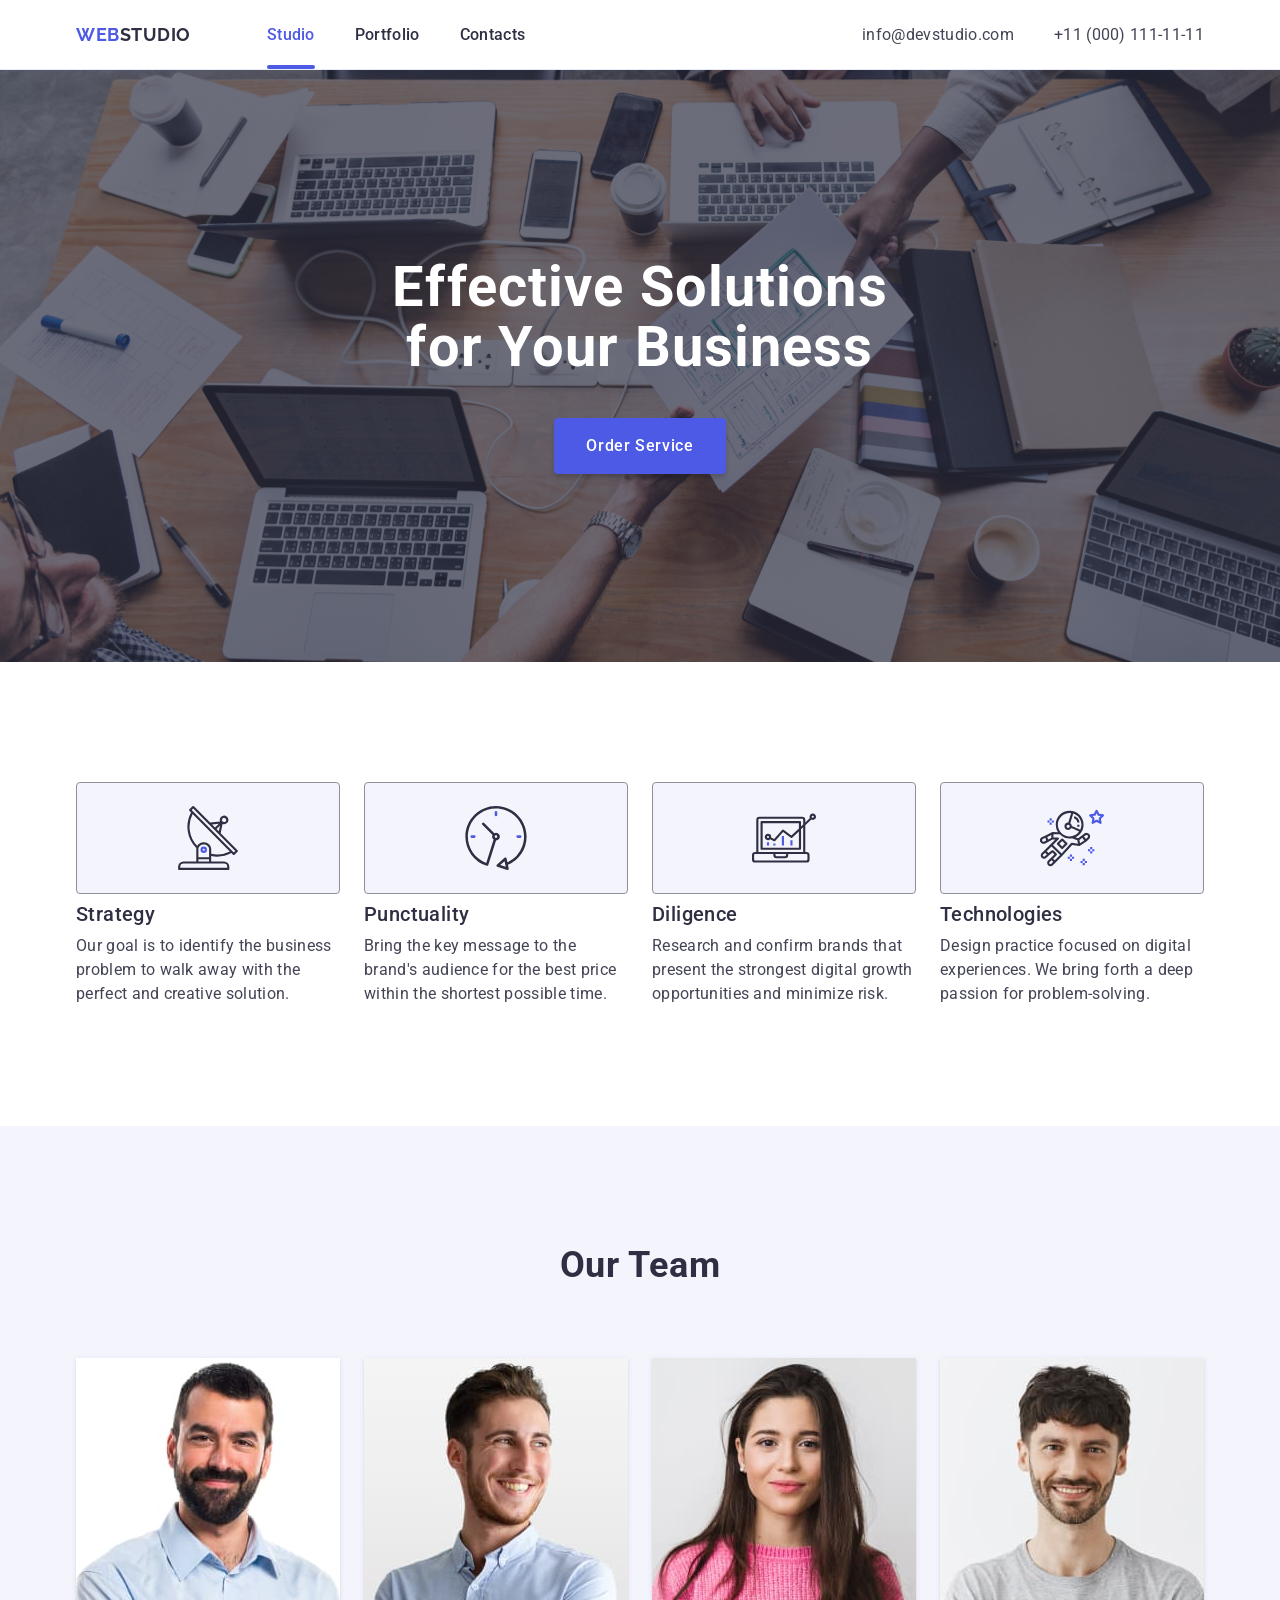
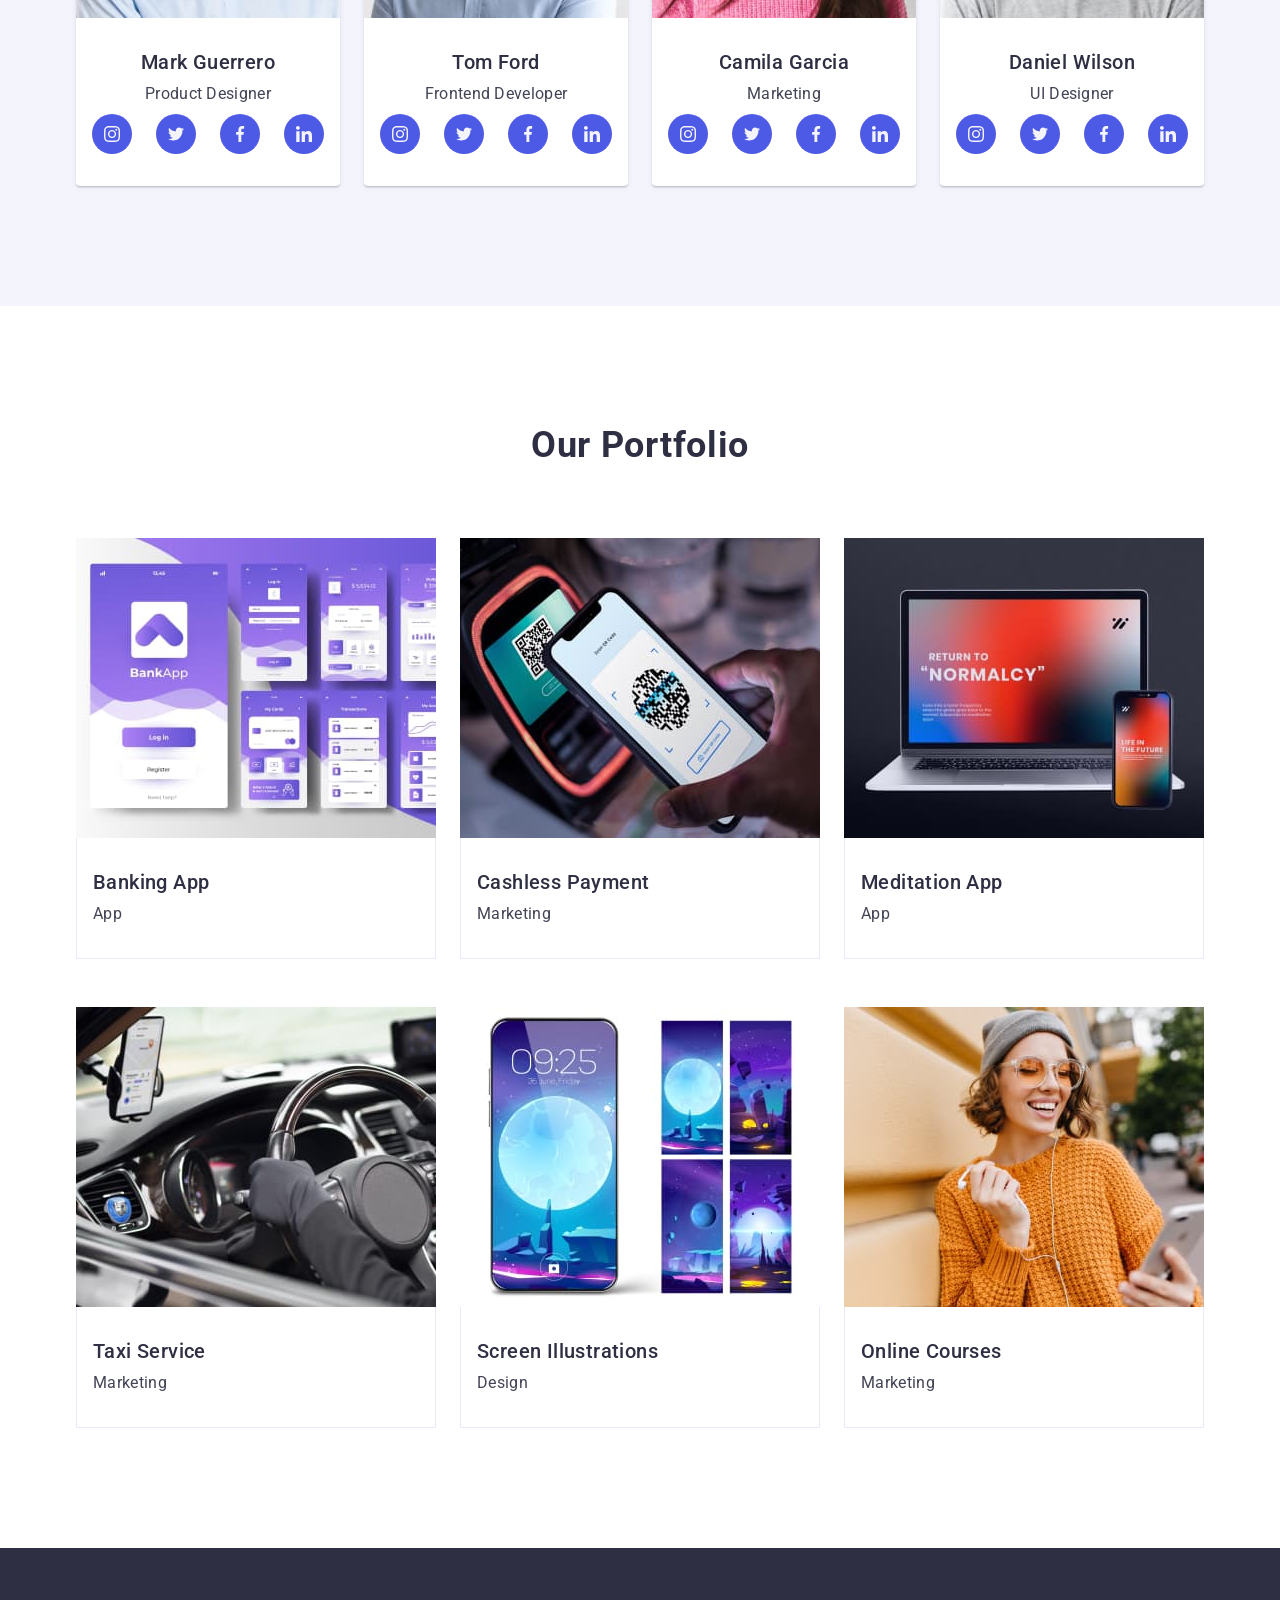
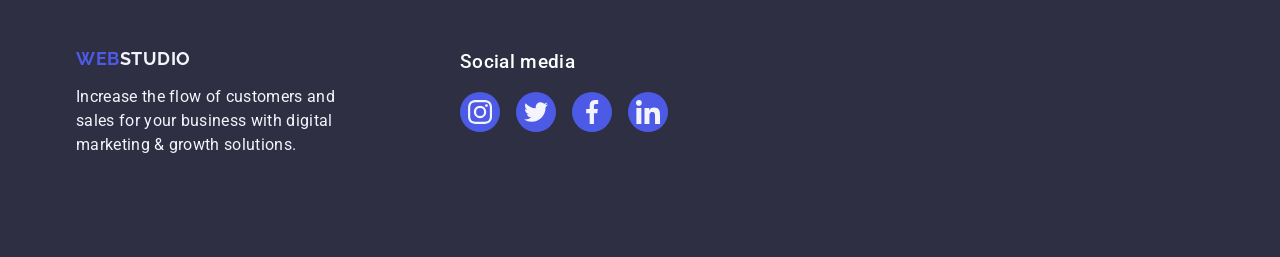
==== index.html @ 84f71eb9 "overlay add" ====
<!DOCTYPE html>
<html lang="en">

<head>
  <meta charset="UTF-8" />
  <meta name="viewport" content="width=device-width, initial-scale=1.0" />
  <title>WebStudio</title>

  <link rel="preconnect" href="https://fonts.googleapis.com" />
  <link rel="preconnect" href="https://fonts.gstatic.com" crossorigin />
  <link href="https://fonts.googleapis.com/css2?family=Raleway:wght@700&family=Roboto:wght@400;500;700&display=swap"
    rel="stylesheet" />
  <link rel="stylesheet"
    href="https://cdnjs.cloudflare.com/ajax/libs/modern-normalize/2.0.0/modern-normalize.min.css" />
  <link rel="stylesheet" href="./css/styles.css" />
</head>

<body>
  <header class="page-header">
    <!-- NAVIGATION -->
    <div class="container nav-positioning">
      <nav class="nav">
        <a href="/" class="nav-logo logo">WEB<span class="logo-studio">STUDIO</span></a>
        <ul class="nav-list">
          <li class="nav-item">
            <a class="nav-link current" href="">Studio</a>
          </li>
          <li class="nav-item"><a class="nav-link" href="">Portfolio</a></li>
          <li class="nav-item"><a class="nav-link" href="">Contacts</a></li>
        </ul>
      </nav>

      <address class="header-address">
        <ul class="auth-list">
          <li class="auth-item">
            <a class="auth-link" href="mailto:info@devstudio.com">info@devstudio.com</a>
          </li>
          <li class="auth-item">
            <a class="auth-link" href="tel:+110001111111">+11 (000) 111-11-11</a>
          </li>
        </ul>
      </address>
    </div>
  </header>

  <main>
    <!-- HERO -->

    <section class="section hero">
      <div class="container">
        <h1 class="title hero">Effective Solutions for Your Business</h1>
        <button class="hero-button button" type="button">
          Order Service
        </button>
      </div>
    </section>

    <!-- Features -->

    <section class="section features">
      <div class="container">
        <h2 class="features title visually-hidden">Features</h2>
        <ul class="features-list">
          <li class="features-item">
            <div class="features-icon">
              <svg class="icon-antenna">
                <use href="./images/icons.svg#icon-antenna-1"></use>
              </svg>
            </div>
            <h3 class="features aftertitle">Strategy</h3>
            <p class="features-text">
              Our goal is to identify the business problem to walk away with
              the perfect and creative solution.
            </p>
          </li>
          <li class="features-item">
            <div class="features-icon">
              <svg class="icon-antenna">
                <use href="./images/icons.svg#icon-clock-2"></use>
              </svg>
            </div>
            <h3 class="features aftertitle">Punctuality</h3>
            <p class="features-text">
              Bring the key message to the brand's audience for the best price
              within the shortest possible time.
            </p>
          </li>
          <li class="features-item">
            <div class="features-icon">
              <svg class="icon-antenna">
                <use href="./images/icons.svg#icon-diagram-3"></use>
              </svg>
            </div>
            <h3 class="features aftertitle">Diligence</h3>
            <p class="features-text">
              Research and confirm brands that present the strongest digital
              growth opportunities and minimize risk.
            </p>
          </li>
          <li class="features-item">
            <div class="features-icon">
              <svg class="icon-antenna">
                <use href="./images/icons.svg#icon-astronaut-4"></use>
              </svg>
            </div>
            <h3 class="features aftertitle">Technologies</h3>
            <p class="features-text">
              Design practice focused on digital experiences. We bring forth a
              deep passion for problem-solving.
            </p>
          </li>
        </ul>
      </div>
    </section>

    <!-- OUR TEAM -->

    <section class="section team">
      <div class="container">
        <h2 class="team title">Our Team</h2>
        <ul class="team-list">
          <li class="team-item">
            <img src="./images/team1.jpg" width="264" alt="Mark Guerrero" />

            <div class="team-item-text">
              <h3 class="team aftertitle">Mark Guerrero</h3>
              <p class="team-text">Product Designer</p>
              <ul class="team-social-list">
                <li class="team-social-item">
                  <a href="" class="team-social-link"><svg class="team-social-icon">
                      <use href="./images/icons.svg#icon-team-instagram-1"></use>
                    </svg></a>
                </li>
                <li class="team-social-item">
                  <a href="" class="team-social-link">
                    <svg class="team-social-icon">
                      <use href="./images/icons.svg#icon-team-twitter-2"></use>
                    </svg></a>
                </li>
                <li class="team-social-item">
                  <a href="" class="team-social-link"><svg class="team-social-icon">
                      <use href="./images/icons.svg#icon-team-facebook-3"></use>
                    </svg></a>
                </li>
                <li class="team-social-item">
                  <a href="" class="team-social-link"><svg class="team-social-icon">
                      <use href="./images/icons.svg#icon-team-linkedin-4"></use>
                    </svg></a>
                </li>
              </ul>
            </div>
          </li>
          <li class="team-item">
            <img src="./images/team2.jpg" width="264" alt="Tom Ford" />

            <div class="team-item-text">
              <h3 class="team aftertitle">Tom Ford</h3>
              <p class="team-text">Frontend Developer</p>
              <ul class="team-social-list">
                <li class="team-social-item">
                  <a href="" class="team-social-link"><svg class="team-social-icon">
                      <use href="./images/icons.svg#icon-team-instagram-1"></use>
                    </svg></a>
                </li>
                <li class="team-social-item">
                  <a href="" class="team-social-link"><svg class="team-social-icon">
                      <use href="./images/icons.svg#icon-team-twitter-2"></use>
                    </svg></a>
                </li>
                <li class="team-social-item">
                  <a href="" class="team-social-link"><svg class="team-social-icon">
                      <use href="./images/icons.svg#icon-team-facebook-3"></use>
                    </svg></a>
                </li>
                <li class="team-social-item">
                  <a href="" class="team-social-link"><svg class="team-social-icon">
                      <use href="./images/icons.svg#icon-team-linkedin-4"></use>
                    </svg></a>
                </li>
              </ul>
            </div>
          </li>
          <li class="team-item">
            <img src="./images/team3.jpg" width="264" alt="Camila Garcia" />

            <div class="team-item-text">
              <h3 class="team aftertitle">Camila Garcia</h3>
              <p class="team-text">Marketing</p>
              <ul class="team-social-list">
                <li class="team-social-item">
                  <a href="" class="team-social-link"><svg class="team-social-icon">
                      <use href="./images/icons.svg#icon-team-instagram-1"></use>
                    </svg></a>
                </li>
                <li class="team-social-item">
                  <a href="" class="team-social-link"><svg class="team-social-icon">
                      <use href="./images/icons.svg#icon-team-twitter-2"></use>
                    </svg></a>
                </li>
                <li class="team-social-item">
                  <a href="" class="team-social-link"><svg class="team-social-icon">
                      <use href="./images/icons.svg#icon-team-facebook-3"></use>
                    </svg></a>
                </li>
                <li class="team-social-item">
                  <a href="" class="team-social-link"><svg class="team-social-icon">
                      <use href="./images/icons.svg#icon-team-linkedin-4"></use>
                    </svg></a>
                </li>
              </ul>
            </div>
          </li>
          <li class="team-item">
            <img src="./images/team4.jpg" width="264" alt="Daniel Wilson" />
            <div class="team-item-text">
              <h3 class="team aftertitle">Daniel Wilson</h3>
              <p class="team-text">UI Designer</p>
              <ul class="team-social-list">
                <li class="team-social-item">
                  <a href="" class="team-social-link"><svg class="team-social-icon">
                      <use href="./images/icons.svg#icon-team-instagram-1"></use>
                    </svg></a>
                </li>
                <li class="team-social-item">
                  <a href="" class="team-social-link"><svg class="team-social-icon">
                      <use href="./images/icons.svg#icon-team-twitter-2"></use>
                    </svg></a>
                </li>
                <li class="team-social-item">
                  <a href="" class="team-social-link"><svg class="team-social-icon">
                      <use href="./images/icons.svg#icon-team-facebook-3"></use>
                    </svg></a>
                </li>
                <li class="team-social-item">
                  <a href="" class="team-social-link"><svg class="team-social-icon">
                      <use href="./images/icons.svg#icon-team-linkedin-4"></use>
                    </svg></a>
                </li>
              </ul>
            </div>
          </li>
        </ul>
      </div>
    </section>

    <!-- PORTFOLIO -->

    <section class="section portfolio">
      <div class="container">

        <h2 class="portfolio title">Our Portfolio</h2>

        <ul class="portfolio-list">

          <li class="portfolio-item">
            <div class="portfolio-image">
              <img src="./images/portfolio-1.jpg" width="360" alt="Bank App" />
              <p class="portfolio-overlay">
                14 Stylish and User-Friendly App Design Concepts · Task
                Manager App · Calorie Tracker App · Exotic Fruit Ecommerce App
                · Cloud Storage App
              </p>
            </div>
            <div class="portfolio-item-text">
              <h3 class="portfolio aftertitle">Banking App</h3>
              <p class="portfolio-text">App</p>
            </div>
          </li>

          <li class="portfolio-item">
            <div class="portfolio-image">
              <img src="./images/portfolio-2.jpg" width="360" alt="Cashless Payment" />
              <p class="portfolio-overlay">
                14 Stylish and User-Friendly App Design Concepts · Task
                Manager App · Calorie Tracker App · Exotic Fruit Ecommerce App
                · Cloud Storage App
              </p>
            </div>
            <div class="portfolio-item-text">
              <h3 class="portfolio aftertitle">Cashless Payment</h3>
              <p class="portfolio-text">Marketing</p>
            </div>
          </li>

          <li class="portfolio-item">
            <div class="portfolio-image">
              <img src="./images/portfolio-3.jpg" width="360" alt="Meditation App" />
              <p class="portfolio-overlay">
                14 Stylish and User-Friendly App Design Concepts · Task
                Manager App · Calorie Tracker App · Exotic Fruit Ecommerce App
                · Cloud Storage App
              </p>
            </div>
            <div class="portfolio-item-text">
              <h3 class="portfolio aftertitle">Meditation App</h3>
              <p class="portfolio-text">App</p>
            </div>
          </li>

          <li class="portfolio-item">
            <div class="portfolio-image">
              <img src="./images/portfolio-4.jpg" width="360" alt="Taxi service" />
              <p class="portfolio-overlay">
                14 Stylish and User-Friendly App Design Concepts · Task
                Manager App · Calorie Tracker App · Exotic Fruit Ecommerce App
                · Cloud Storage App
              </p>
            </div>
            <div class="portfolio-item-text">
              <h3 class="portfolio aftertitle">Taxi Service</h3>
              <p class="portfolio-text">Marketing</p>
            </div>
          </li>

          <li class="portfolio-item">
            <div class="portfolio-image">
              <img src="./images/portfolio-5.jpg" width="360" alt="Screen Illustrations" />
              <p class="portfolio-overlay">
                14 Stylish and User-Friendly App Design Concepts · Task
                Manager App · Calorie Tracker App · Exotic Fruit Ecommerce App
                · Cloud Storage App
              </p>
            </div>
            <div class="portfolio-item-text">
              <h3 class="portfolio aftertitle">Screen Illustrations</h3>
              <p class="portfolio-text">Design</p>
            </div>
          </li>

          <li class="portfolio-item">
            <div class="portfolio-image">
              <img src="./images/portfolio-6.jpg" width="360" alt="Online Courses" />
              <p class="portfolio-overlay">
                14 Stylish and User-Friendly App Design Concepts · Task
                Manager App · Calorie Tracker App · Exotic Fruit Ecommerce App
                · Cloud Storage App
              </p>
            </div>
            <div class="portfolio-item-text">
              <h3 class="portfolio aftertitle">Online Courses</h3>
              <p class="portfolio-text">Marketing</p>
            </div>
          </li>
        </ul>
      </div>
    </section>
  </main>

  <!-- FOOTER -->

  <footer class="footer">
    <div class="container">
      <div class="footer-flex">
        <div class="footer-first-column">
          <a href="/" class="logo-footer logo">WEB<span class="logo-studio-footer">STUDIO</span></a>
          <p class="footer-text">
            Increase the flow of customers and sales for your business with
            digital marketing & growth solutions.
          </p>
        </div>
        <div class="footer-social">
          <h3 class="footer-social-title">Social media</h3>
          <ul class="footer-social-list">
            <li class="footer-social-item">
              <a href="" class="footer-social-link"><svg class="footer-social-icon">
                  <use href="./images/icons.svg#icon-footer-instagram-1"></use>
                </svg></a>
            </li>
            <li class="footer-social-item">
              <a href="" class="footer-social-link"><svg class="footer-social-icon">
                  <use href="./images/icons.svg#icon-footer-twitter-2"></use>
                </svg></a>
            </li>
            <li class="footer-social-item">
              <a href="" class="footer-social-link"><svg class="footer-social-icon">
                  <use href="./images/icons.svg#icon-footer-facebook-3"></use>
                </svg></a>
            </li>
            <li class="footer-social-item">
              <a href="" class="footer-social-link"><svg class="footer-social-icon">
                  <use href="./images/icons.svg#icon-footer-linkedin-4"></use>
                </svg></a>
            </li>
          </ul>
        </div>
      </div>
    </div>
  </footer>
</body>

</html>
---- css/styles.css ----
:root {
  --logo-iris: #4d5ae5;
  --button-iris: #4d5ae5;
  --team-social-link-color: #4d5ae5;
  --header-hover-color: #404bbf;
  --logo-studio-header: #2e2f42;
  --nav-link-color: #2e2f42;
  --hero-bgc: #2e2f42;
  --footer-bgc: #2e2f42;
  --aftertitle-color: #2e2f42;
  --title-color: #2e2f42;
  --green: #31d0aa;
  --txt-general-color: #434455;
  --auth-link-color: #434455;
  --light-slate: #8e8f99;
  --header-underline: #e7e9fc;
  --logo-studio-footer: #f4f4fd;
  --features-icon-bgc: #f4f4fd;
  --team-bgc: #f4f4fd;
  --team-social-fill: #f4f4fd;
  --navy-blue-modal: rgba(46, 47, 66, 0.4);
  --grey: rgba(46, 47, 66, 0.7);
  --white-bgc: #ffffff;
  --hero-txt-color: #ffffff;
  --btn-hero-noeffect-text: #ffffff;
  --team-card-bgc: #ffffff;
  --footer-title-txt: #ffffff;
  --dairy: #fcfcfc;
}

/* general styles */

body {
  background-color: var(--white-bgc);

  font-family: "Roboto", sans-serif;
  font-size: 16px;
  line-height: 1.5;
  letter-spacing: 0.02em;
  font-weight: 400;

  color: var(--txt-general-color);
}

h1,
h2,
h3,
h4,
h5,
h6,
p {
  margin-top: 0;
  margin-bottom: 0;
}

ul {
  list-style-type: none;
  padding: 0;
  margin: 0;
}

a {
  text-decoration: none;
}

address {
  font-style: inherit;
}

.button {
  cursor: pointer;
}

.aftertitle {
  font-weight: 500;
  font-size: 20px;
  line-height: 1.2;
  letter-spacing: 0.02em;
  color: var(--aftertitle-color);
}

.title {
  font-weight: 700;
  font-size: 36px;
  line-height: 1.11;
  letter-spacing: 0.02em;
  text-align: center;
  color: var(--title-color);

  margin-bottom: 72px;
}

.visually-hidden {
  position: absolute;
  width: 1px;
  height: 1px;
  margin: -1px;
  border: 0;
  padding: 0;
  white-space: nowrap;
  clip-path: inset(100%);
  clip: rect(0 0 0 0);
  overflow: hidden;
}

.section {
  padding: 120px 0 120px 0;
}

img {
  display: block;
  width: 100%;
}

.container {
  width: 1158px;
  padding: 0 15px;
  margin: 0 auto;
}

/* logo styles header */

.logo {
  font-family: "Raleway", sans-serif;
  font-weight: 700;
  font-size: 18px;
  line-height: 1.17;
  letter-spacing: 0.03em;
  text-transform: uppercase;

  color: var(--logo-iris);
}

.nav-logo {
  padding-top: 24px;
  padding-bottom: 24px;
  margin-right: 76px;
}

.logo-studio {
  color: var(--logo-studio-header);
}

/* navigation styles */

.page-header {
  border-bottom: 1px solid var(--header-underline);
}

.nav-link {
  font-weight: 500;
  color: var(--nav-link-color);

  padding-top: 24px;
  padding-bottom: 24px;

  position: relative;

  transition-property: color;
  transition-duration: 250ms;
}

.nav-link.current::after {
  content: "";
  display: block;
  position: absolute;
  bottom: -1px;

  border-radius: 2px;
  width: 100%;
  height: 4px;

  background-color: var(--button-iris);
}

.nav-link.current {
  color: var(--button-iris);
}

.auth-link {
  padding-top: 24px;
  padding-bottom: 24px;

  color: var(--auth-link-color);

  transition-property: color;
  transition-duration: 250ms;
}

.nav-link:hover,
.nav-link:focus,
.auth-link:hover,
.auth-link:focus {
  color: var(--header-hover-color);
}

/* header positioning */

.nav-positioning,
.nav {
  display: flex;
  flex-wrap: wrap;
  align-items: center;
}

.nav-list {
  display: flex;
}

.nav-item {
  margin-right: 40px;
}

.nav-item:last-child {
  margin-right: 0;
}

.header-address {
  margin-left: auto;
}

.auth-list {
  display: flex;
}

.auth-item {
  margin-right: 40px;
}

.auth-item:last-child {
  margin-right: 0;
}

/* section hero */

.section.hero {
  max-width: 1440px;
  background-color: var(--hero-bgc);
  background-image: linear-gradient(
      rgba(46, 47, 66, 0.7),
      rgba(46, 47, 66, 0.7)
    ),
    url(../images/hero-img.jpeg);
  padding: 188px 0;

  margin-left: auto;
  margin-right: auto;
}

.title.hero {
  font-weight: 700;
  font-size: 56px;
  line-height: 1.07;
  letter-spacing: 0.02em;
  color: var(--hero-txt-color);
  text-align: center;

  margin-bottom: 40px;
  max-width: 496px;

  display: block;
  margin-right: auto;
  margin-left: auto;
}

/* hero button */

.hero-button {
  border-radius: 4px;
  padding: 16px 32px;

  font-weight: 500;
  font-size: 16px;
  line-height: 1.5;
  letter-spacing: 0.04em;
  color: var(--btn-hero-noeffect-text);

  box-shadow: 0 4px 4px 0 rgba(0, 0, 0, 0.15);
  background-color: var(--button-iris);

  display: block;
  height: 56px;
  min-width: 169px;
  border-style: none;
  border-color: none;
  cursor: pointer;

  margin: 0 auto;
}

/* section features */

.features-list {
  display: flex;
  gap: 24px;
}

.features-item {
  width: 264px;
}

.features.aftertitle {
  margin-bottom: 8px;
}

/* features images adding */

.features-icon {
  display: flex;
  width: 264px;
  height: 112px;

  justify-content: center;
  align-items: center;

  border: 1px solid #8e8f99;
  border-radius: 4px;
  background-color: var(--features-icon-bgc);

  margin-bottom: 8px;
}

.icon-antenna {
  display: block;
  width: 64px;
  height: 64px;
}

/* section our team */

.section.team {
  background-color: var(--team-bgc);
}

.team.aftertitle {
  margin-bottom: 8px;
}

.team-list {
  display: flex;
  row-gap: 0;
  gap: 24px;
}

.team-item {
  background-color: var(--team-card-bgc);
  border-radius: 0 0 4px 4px;
  width: 264px;

  box-shadow: 0 2px 1px 0 rgba(46, 47, 66, 0.08),
    0 1px 1px 0 rgba(46, 47, 66, 0.16), 0 1px 6px 0 rgba(46, 47, 66, 0.08);
}

.team-text {
  margin-bottom: 8px;
}

.team-item-text {
  padding: 32px 0;
  text-align: center;
}

.team-social-list {
  display: flex;
  justify-content: center;
  gap: 24px;
}

.team-social-link {
  display: block;
  width: 40px;
  height: 40px;
  background-color: var(--team-social-link-color);
  border-radius: 50%;

  display: flex;

  justify-content: center;
  align-items: center;
}

.team-social-icon {
  width: 16px;
  height: 16px;
  fill: var(--team-social-fill);
  background-repeat: no-repeat;

  justify-content: center;
  align-items: center;
}

/* section portfolio */

.portfolio-list {
  display: flex;
  flex-wrap: wrap;

  row-gap: 48px;
  column-gap: 24px;
}

.portfolio-item {
  width: calc((100% - 48px) / 3);
  cursor: pointer;
}

.portfolio-text {
  color: var(--txt-general-color);
}

.portfolio.aftertitle {
  margin-bottom: 8px;
}

.portfolio-item-text {
  border: 1px solid #e7e9fc;
  border-top: none;
  padding: 32px 16px;
}

/* portfolio overlay */

.portfolio-image {
  display: block;
  position: relative;
  overflow: hidden;
}

.portfolio-overlay {
  position: absolute;
  top: 0;
  left: 0;

  width: 360px;
  height: 300px;

  transform: translatey(100%);
  transition: transform 250ms cubic-bezier(0.4, 0, 0.2, 1);

  background: #4d5ae5;

  color: #f4f4fd;
  padding-top: 40px;
  padding-right: 32px;
  padding-left: 32px;
}

.portfolio-item:hover .portfolio-overlay {
  transform: translatey(0);
}

.portfolio-item:hover, .portfolio-item:focus{
  box-shadow: 0 2px 1px 0 rgba(46, 47, 66, 0.08), 0 1px 1px 0 rgba(46, 47, 66, 0.16), 0 1px 6px 0 rgba(46, 47, 66, 0.08);
}


/* footer */

.footer {
  background-color: var(--footer-bgc);
  padding-top: 100px;
  padding-bottom: 100px;
}

.logo-footer {
  display: inline-block;
  margin-bottom: 16px;
}

.logo-studio-footer {
  color: var(--logo-studio-footer);
}

.footer-text {
  width: 264px;
  color: var(--logo-studio-footer);
}

.footer-social-title {
  font-weight: 500;
  color: var(--footer-title-txt);
}

/* positioning footer */

.footer-flex {
  display: flex;
}

.footer-social {
  margin-left: 120px;
}

.footer-social-title {
  margin-bottom: 16px;
}

.footer-social-list {
  display: flex;
  justify-content: center;
  gap: 16px;
}

.footer-social-link {
  display: block;
  width: 40px;
  height: 40px;
  background-color: var(--team-social-link-color);
  border-radius: 50%;

  display: flex;

  justify-content: center;
  align-items: center;
}

.footer-social-icon {
  width: 24px;
  height: 24px;
  fill: var(--team-social-fill);
  background-repeat: no-repeat;

  justify-content: center;
  align-items: center;
}
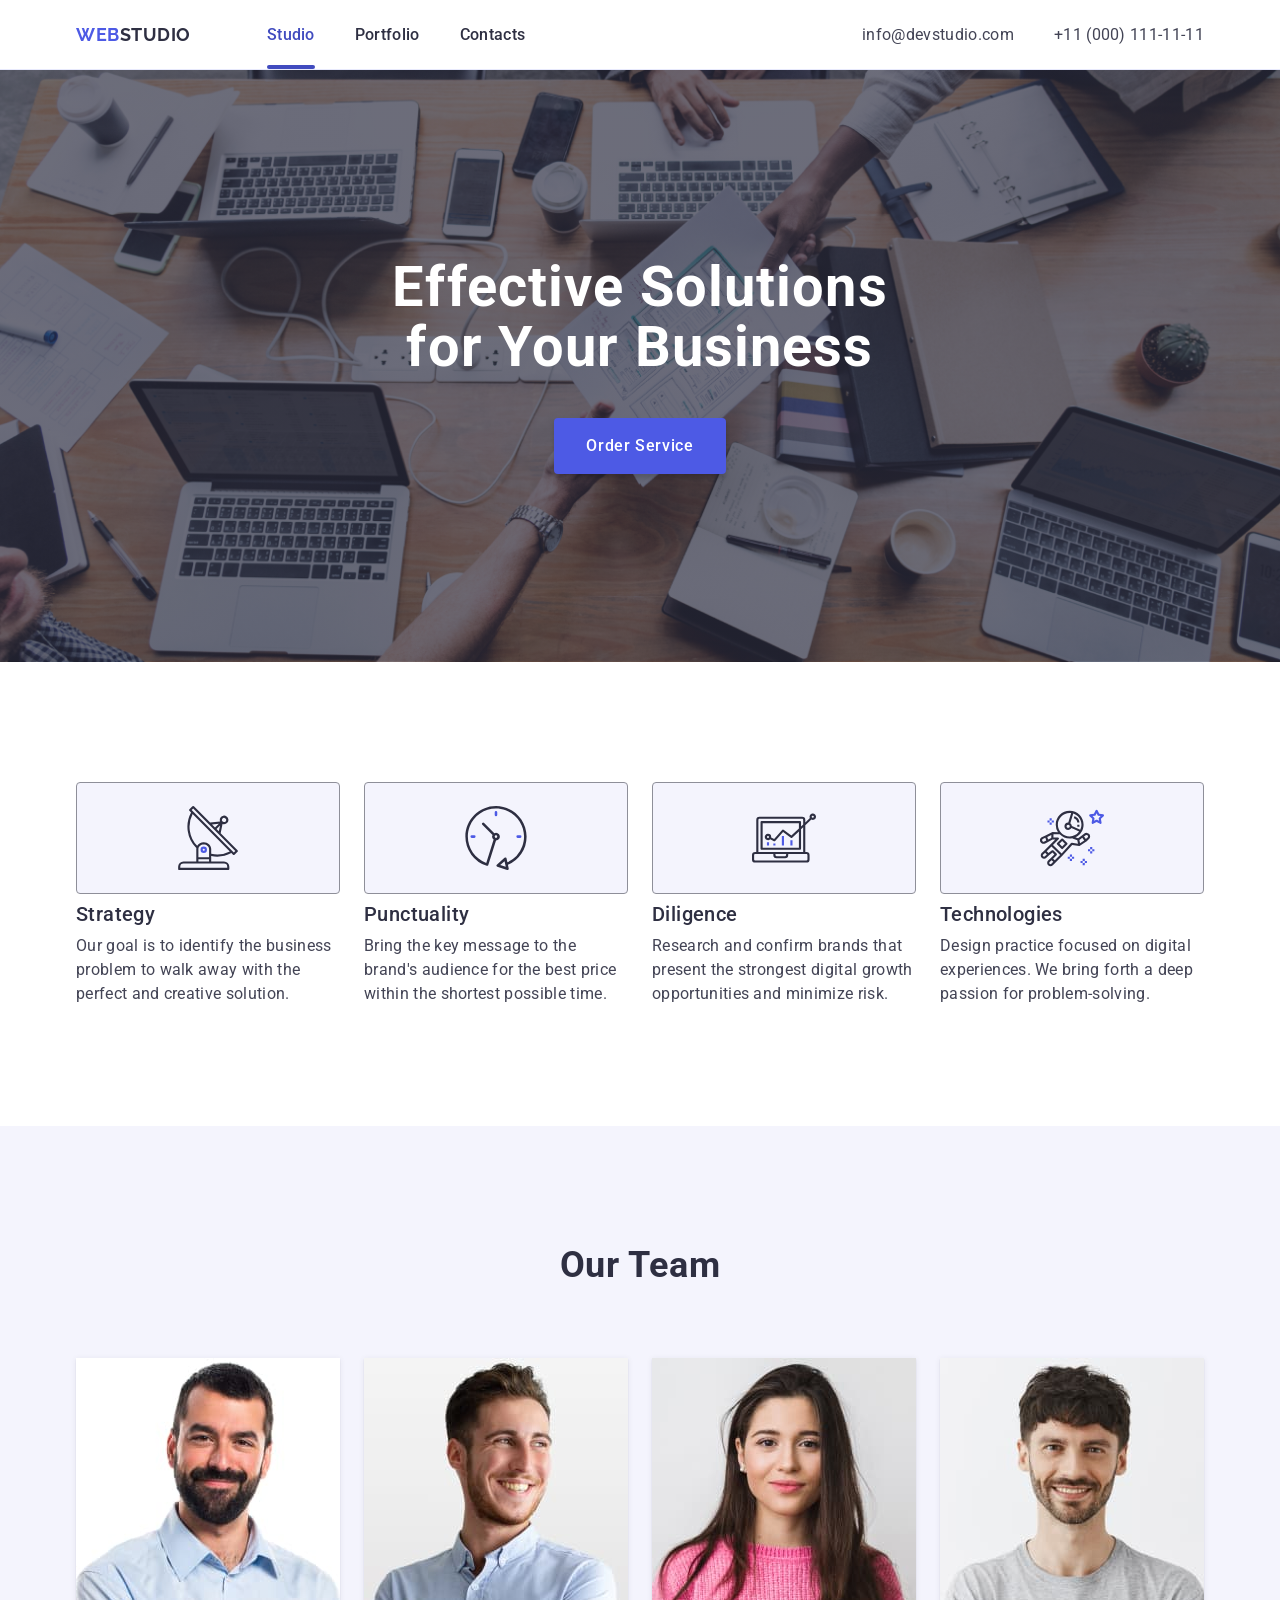
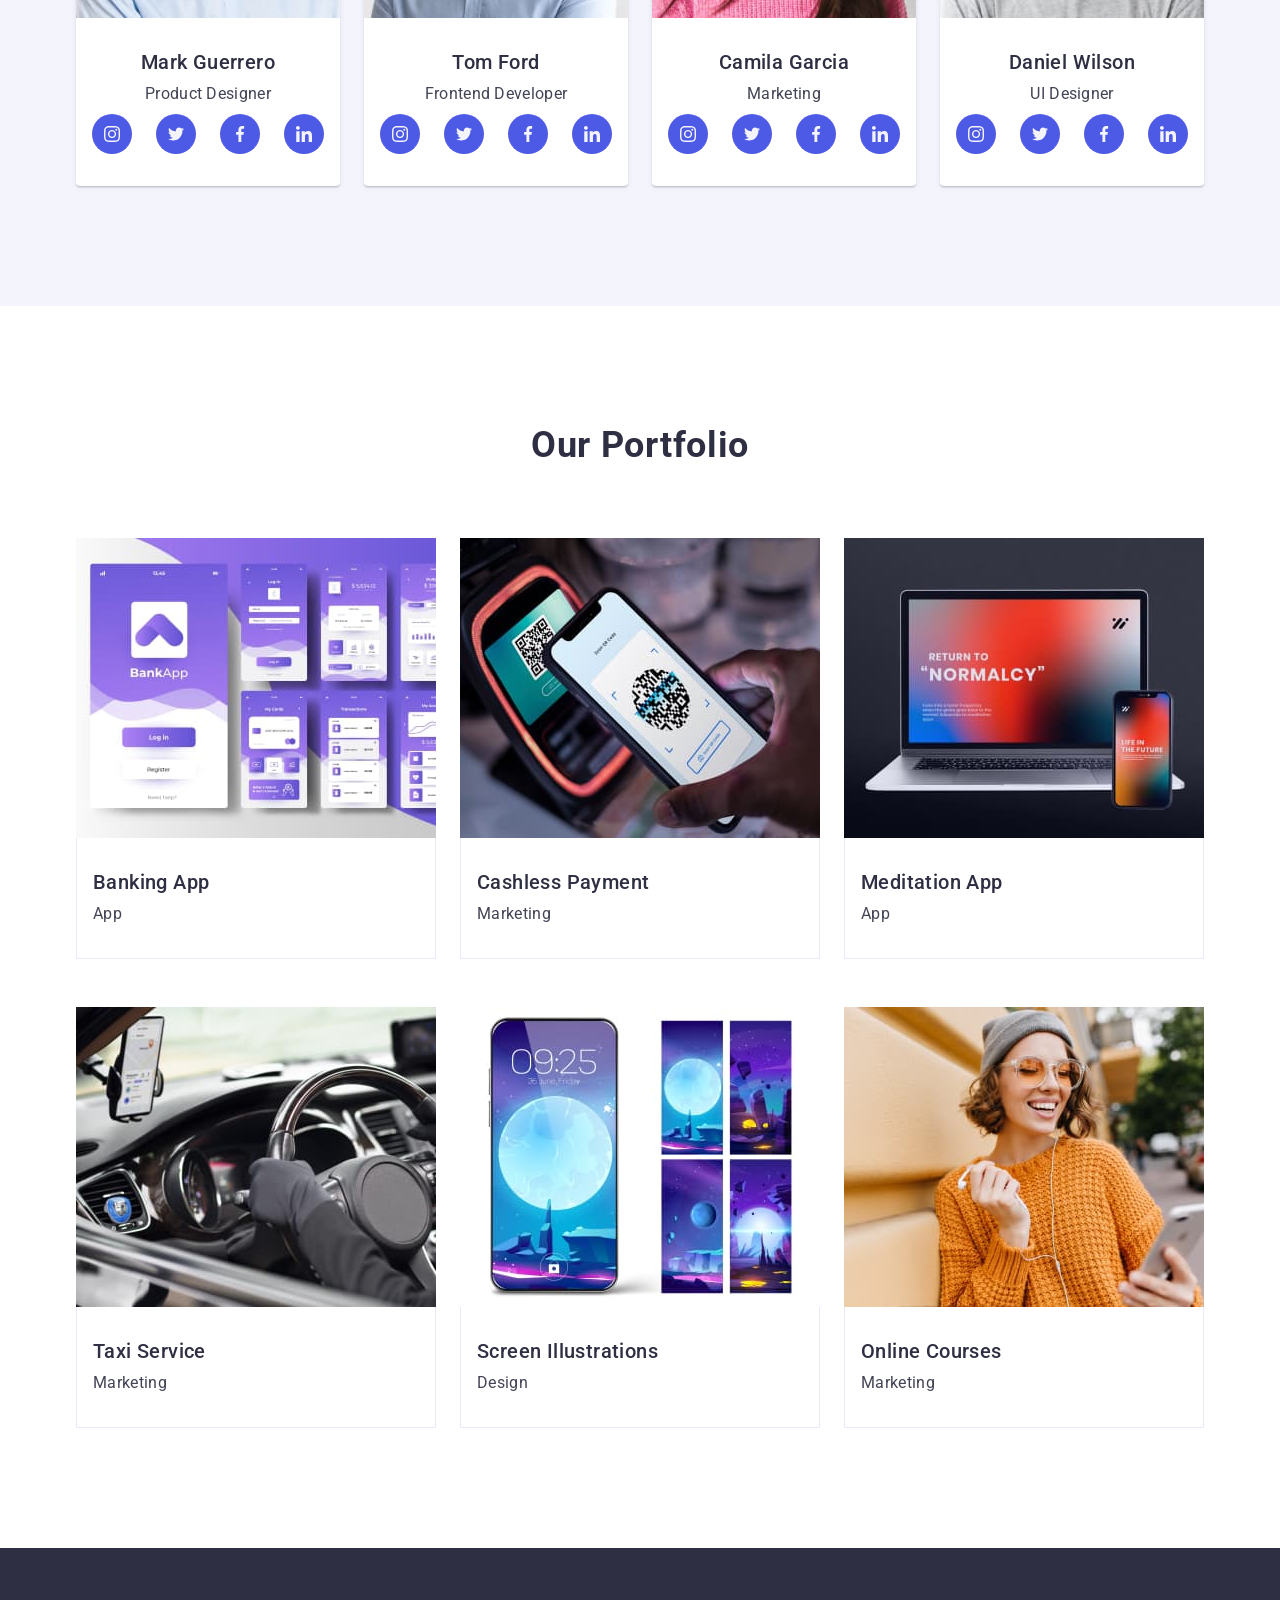
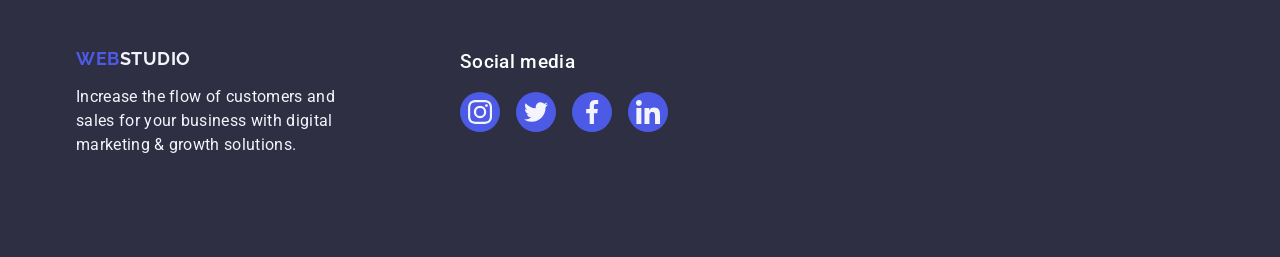
==== commit 172aae15: "edit" ====
--- a/index.html
+++ b/index.html
@@ -63,7 +63,7 @@
         <ul class="features-list">
           <li class="features-item">
             <div class="features-icon">
-              <svg class="icon-antenna">
+              <svg class="icon-antenna" width="64px" height="64px">
                 <use href="./images/icons.svg#icon-antenna-1"></use>
               </svg>
             </div>
@@ -75,7 +75,7 @@
           </li>
           <li class="features-item">
             <div class="features-icon">
-              <svg class="icon-antenna">
+              <svg class="icon-antenna" width="64px" height="64px">
                 <use href="./images/icons.svg#icon-clock-2"></use>
               </svg>
             </div>
@@ -87,7 +87,7 @@
           </li>
           <li class="features-item">
             <div class="features-icon">
-              <svg class="icon-antenna">
+              <svg class="icon-antenna" width="64px" height="64px">
                 <use href="./images/icons.svg#icon-diagram-3"></use>
               </svg>
             </div>
@@ -99,7 +99,7 @@
           </li>
           <li class="features-item">
             <div class="features-icon">
-              <svg class="icon-antenna">
+              <svg class="icon-antenna" width="64px" height="64px">
                 <use href="./images/icons.svg#icon-astronaut-4"></use>
               </svg>
             </div>
@@ -127,23 +127,23 @@
               <p class="team-text">Product Designer</p>
               <ul class="team-social-list">
                 <li class="team-social-item">
-                  <a href="" class="team-social-link"><svg class="team-social-icon">
+                  <a href="" class="team-social-link"><svg class="team-social-icon" width="16px" height="16px">
                       <use href="./images/icons.svg#icon-team-instagram-1"></use>
                     </svg></a>
                 </li>
                 <li class="team-social-item">
                   <a href="" class="team-social-link">
-                    <svg class="team-social-icon">
+                    <svg class="team-social-icon" width="16px" height="16px">
                       <use href="./images/icons.svg#icon-team-twitter-2"></use>
                     </svg></a>
                 </li>
                 <li class="team-social-item">
-                  <a href="" class="team-social-link"><svg class="team-social-icon">
+                  <a href="" class="team-social-link"><svg class="team-social-icon" width="16px" height="16px">
                       <use href="./images/icons.svg#icon-team-facebook-3"></use>
                     </svg></a>
                 </li>
                 <li class="team-social-item">
-                  <a href="" class="team-social-link"><svg class="team-social-icon">
+                  <a href="" class="team-social-link"><svg class="team-social-icon" width="16px" height="16px">
                       <use href="./images/icons.svg#icon-team-linkedin-4"></use>
                     </svg></a>
                 </li>
--- a/css/styles.css
+++ b/css/styles.css
@@ -145,6 +145,7 @@
 
 .page-header {
   border-bottom: 1px solid var(--header-underline);
+  box-shadow: 0px 2px 1px rgba(46, 47, 66, 0.08), 0px 1px 1px rgba(46, 47, 66, 0.16), 0px 1px 6px rgba(46, 47, 66, 0.08);
 }
 
 .nav-link {
@@ -156,8 +157,7 @@
 
   position: relative;
 
-  transition-property: color;
-  transition-duration: 250ms;
+ transition: color 250ms cubic-bezier(0.4, 0, 0.2, 1);
 }
 
 .nav-link.current::after {
@@ -170,11 +170,12 @@
   width: 100%;
   height: 4px;
 
-  background-color: var(--button-iris);
+  background-color: var(--header-hover-color);
 }
 
 .nav-link.current {
-  color: var(--button-iris);
+  color: var(--header-hover-color);
+  transition: color 250ms cubic-bezier(0.4, 0, 0.2, 1);
 }
 
 .auth-link {
@@ -183,8 +184,7 @@
 
   color: var(--auth-link-color);
 
-  transition-property: color;
-  transition-duration: 250ms;
+  transition: color 250ms cubic-bezier(0.4, 0, 0.2, 1);
 }
 
 .nav-link:hover,
@@ -245,6 +245,11 @@
 
   margin-left: auto;
   margin-right: auto;
+
+  background-repeat: no-repeat;
+  background-position: center; 
+  background-size: cover; 
+
 }
 
 .title.hero {
@@ -286,6 +291,8 @@
   cursor: pointer;
 
   margin: 0 auto;
+
+  transition: background-color 250ms cubic-bezier(0.4, 0, 0.2, 1);
 }
 
 /* section features */
@@ -377,6 +384,12 @@
 
   justify-content: center;
   align-items: center;
+
+  transition: background-color 250ms cubic-bezier(0.4, 0, 0.2, 1); 
+}
+
+.team-social-link:hover, .team-social-link:focus{
+  background-color: #404bbf
 }
 
 .team-social-icon {
@@ -402,6 +415,8 @@
 .portfolio-item {
   width: calc((100% - 48px) / 3);
   cursor: pointer;
+
+  transition: box-shadow 250ms cubic-bezier(0.4, 0, 0.2, 1); 
 }
 
 .portfolio-text {
@@ -440,9 +455,7 @@
   background: #4d5ae5;
 
   color: #f4f4fd;
-  padding-top: 40px;
-  padding-right: 32px;
-  padding-left: 32px;
+  padding: 40px 32px;
 }
 
 .portfolio-item:hover .portfolio-overlay {
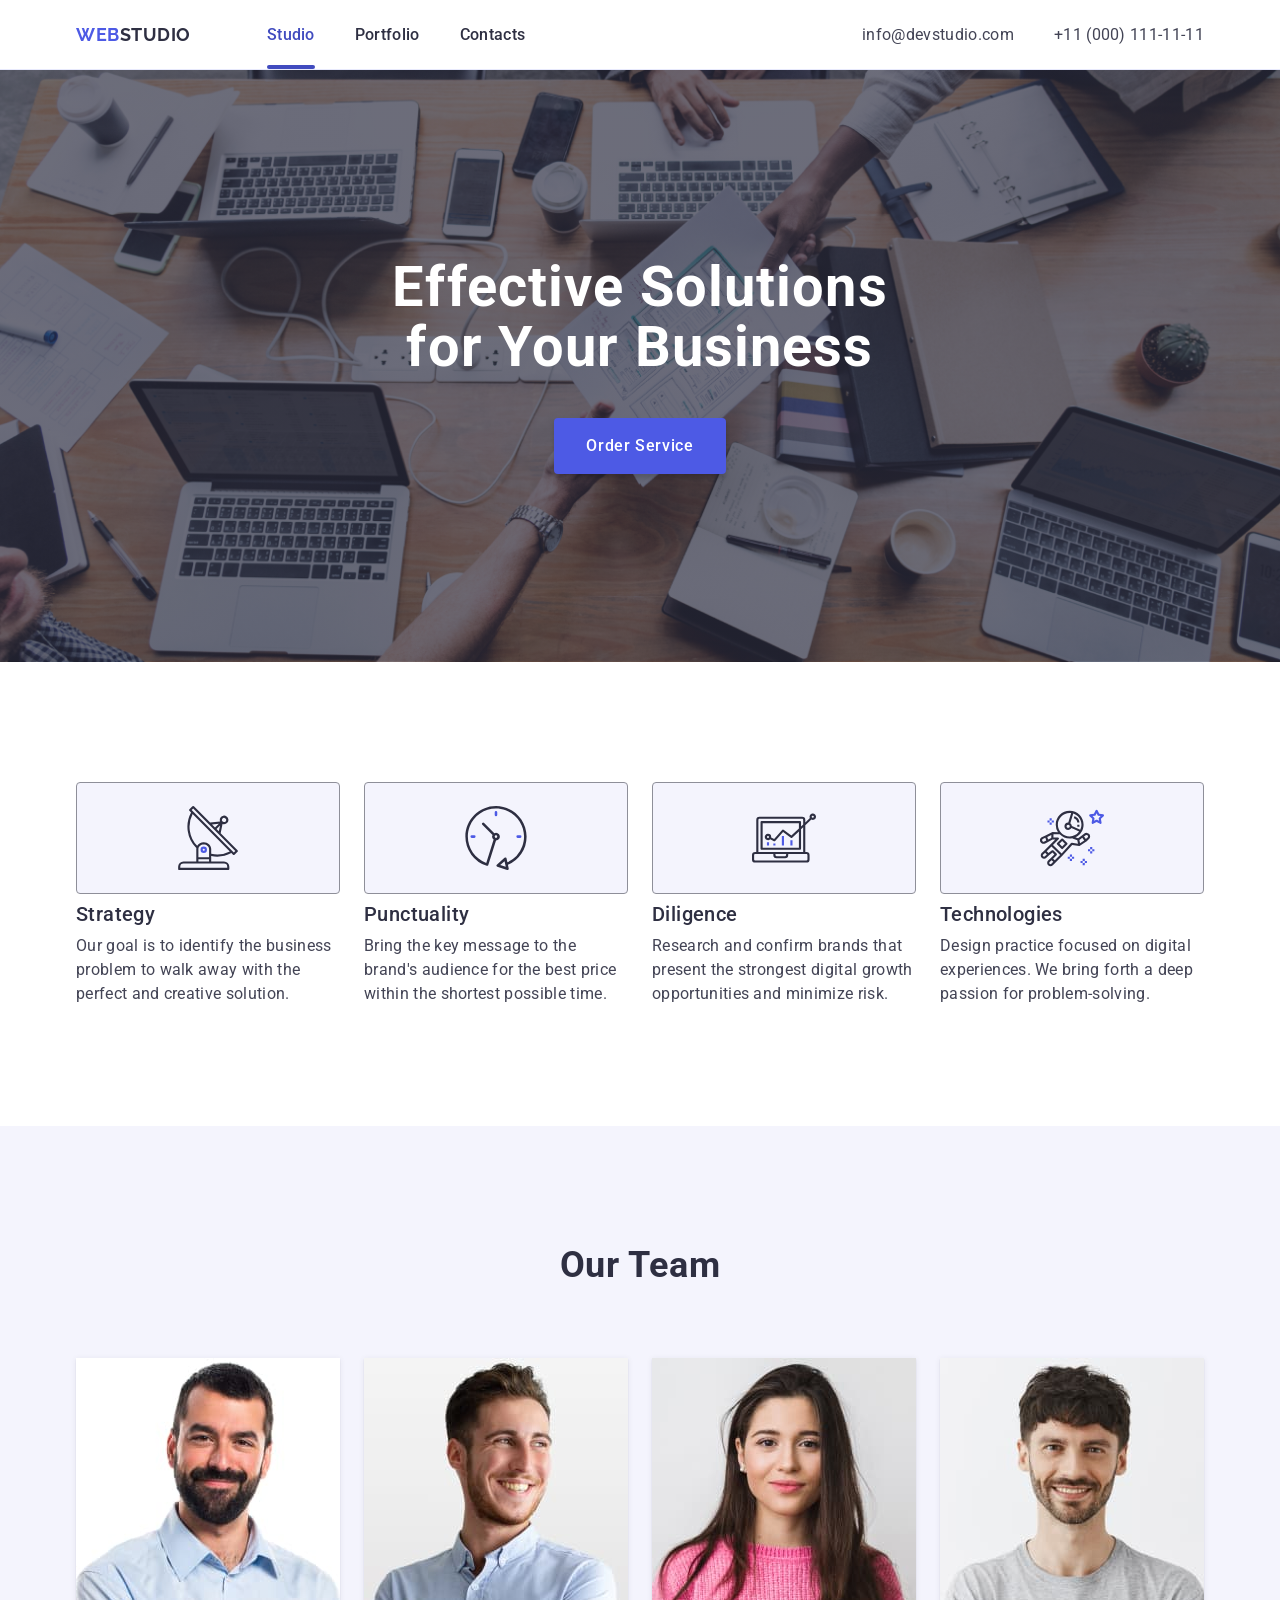
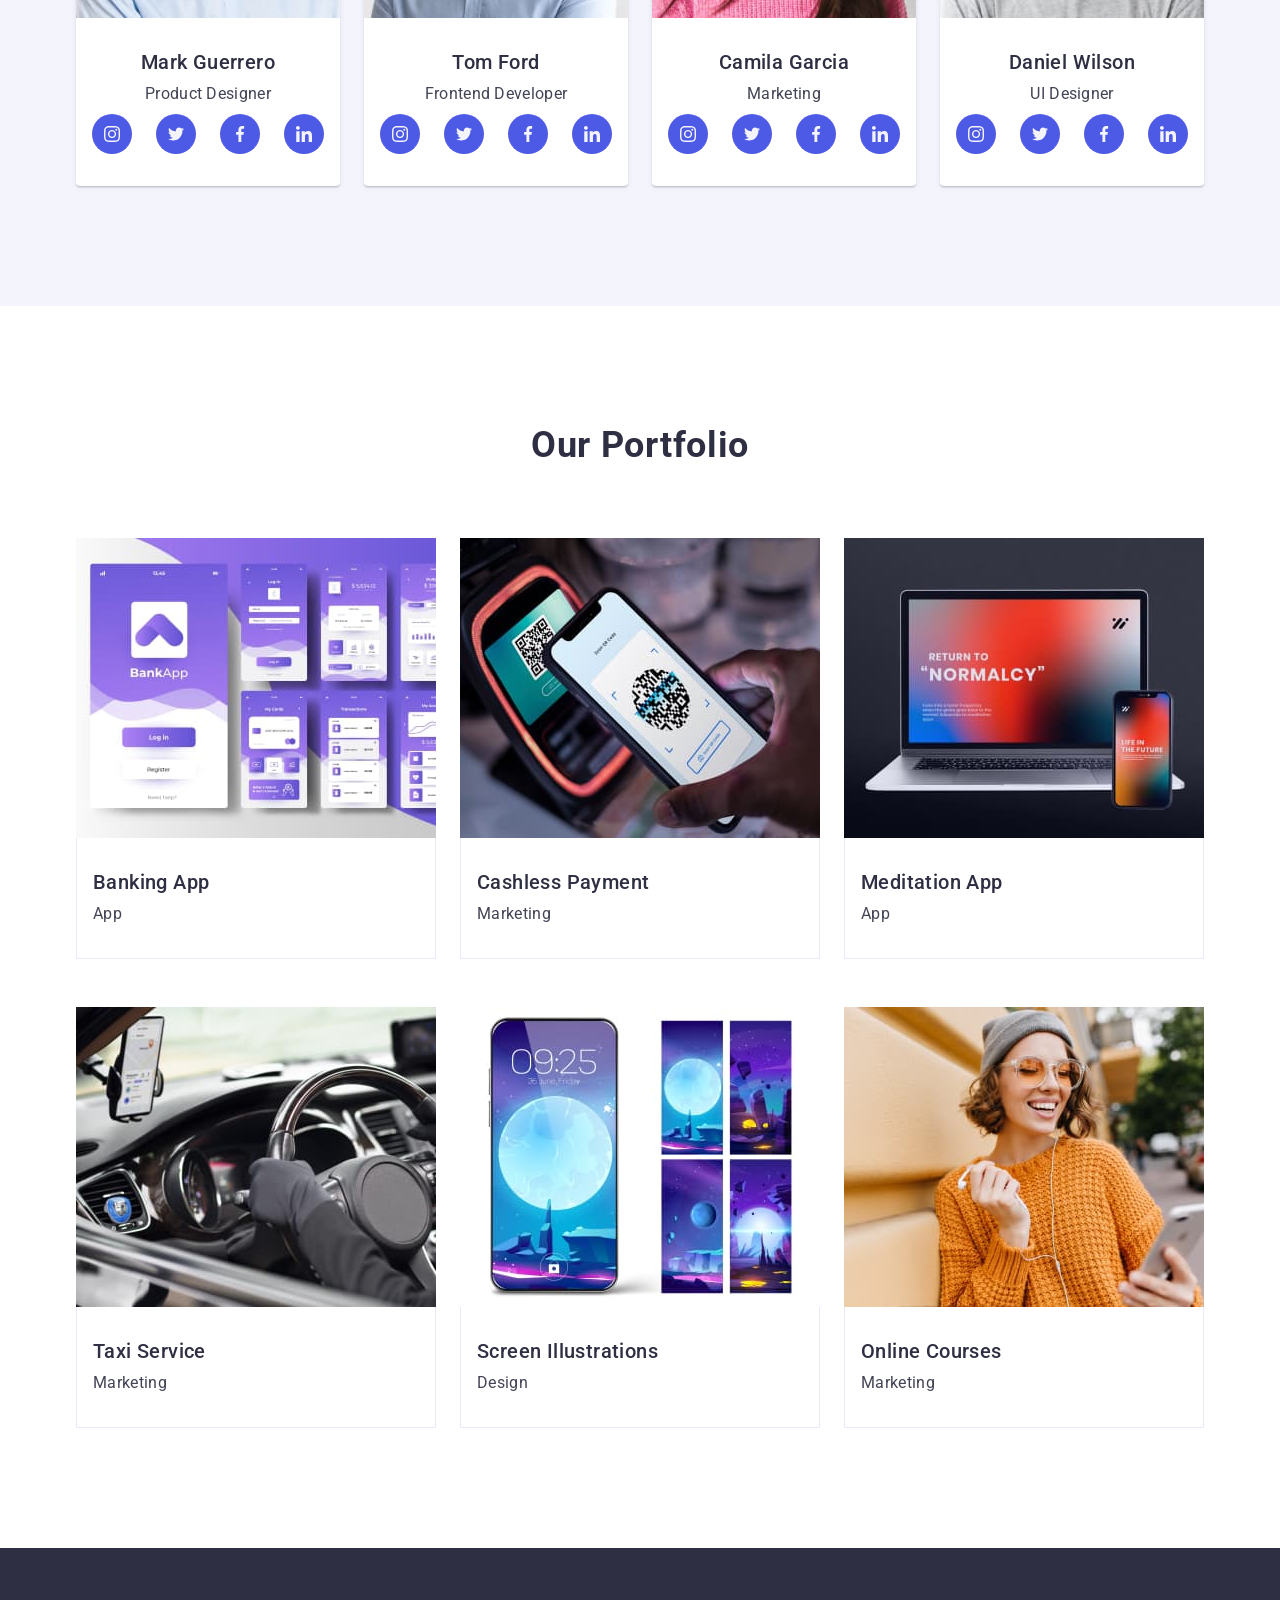
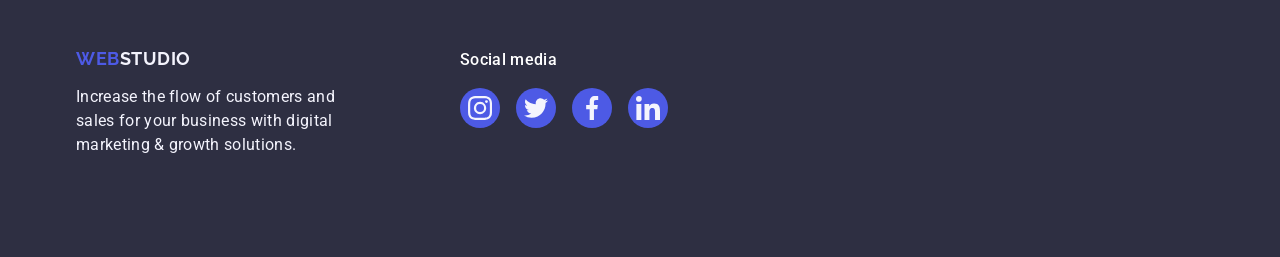
==== commit 55ce675d: "width and height add" ====
--- a/index.html
+++ b/index.html
@@ -359,25 +359,25 @@
           </p>
         </div>
         <div class="footer-social">
-          <h3 class="footer-social-title">Social media</h3>
+          <p class="footer-social-title">Social media</p>
           <ul class="footer-social-list">
             <li class="footer-social-item">
-              <a href="" class="footer-social-link"><svg class="footer-social-icon">
+              <a href="" class="footer-social-link"><svg class="footer-social-icon" width="24px" height="24px">
                   <use href="./images/icons.svg#icon-footer-instagram-1"></use>
                 </svg></a>
             </li>
             <li class="footer-social-item">
-              <a href="" class="footer-social-link"><svg class="footer-social-icon">
+              <a href="" class="footer-social-link"><svg class="footer-social-icon" width="24px" height="24px">
                   <use href="./images/icons.svg#icon-footer-twitter-2"></use>
                 </svg></a>
             </li>
             <li class="footer-social-item">
-              <a href="" class="footer-social-link"><svg class="footer-social-icon">
+              <a href="" class="footer-social-link"><svg class="footer-social-icon" width="24px" height="24px">
                   <use href="./images/icons.svg#icon-footer-facebook-3"></use>
                 </svg></a>
             </li>
             <li class="footer-social-item">
-              <a href="" class="footer-social-link"><svg class="footer-social-icon">
+              <a href="" class="footer-social-link"><svg class="footer-social-icon" width="24px" height="24px">
                   <use href="./images/icons.svg#icon-footer-linkedin-4"></use>
                 </svg></a>
             </li>
--- a/css/styles.css
+++ b/css/styles.css
@@ -329,8 +329,6 @@
 
 .icon-antenna {
   display: block;
-  width: 64px;
-  height: 64px;
 }
 
 /* section our team */
@@ -500,12 +498,18 @@
   display: flex;
 }
 
-.footer-social {
-  margin-left: 120px;
+.footer-first-column {
+  margin-right: 120px;
 }
 
 .footer-social-title {
   margin-bottom: 16px;
+  font-weight: 500;
+  font-size: 16px;
+  line-height: 1.5;
+  letter-spacing: 0.02em;
+  color: #ffffff;
+
 }
 
 .footer-social-list {
@@ -514,25 +518,38 @@
   gap: 16px;
 }
 
-.footer-social-link {
+.footer-social-item {
   display: block;
   width: 40px;
   height: 40px;
-  background-color: var(--team-social-link-color);
-  border-radius: 50%;
-
-  display: flex;
+  
+
+  display: flex;
+
+  
+}
+
+.footer-social-link{
+width: 100%;
+height: 100%;
+background-color: var(--team-social-link-color);
+border-radius: 50%;
+
+display: flex;
+
+justify-content: center;
+  align-items: center;
+}
+
+.footer-social-link:hover, .footer-social-link:focus{
+  background-color: #31d0aa;
+}
+
+.footer-social-icon {
+
+  fill: var(--logo-studio-footer);
+  background-repeat: no-repeat;
 
   justify-content: center;
   align-items: center;
 }
-
-.footer-social-icon {
-  width: 24px;
-  height: 24px;
-  fill: var(--team-social-fill);
-  background-repeat: no-repeat;
-
-  justify-content: center;
-  align-items: center;
-}
